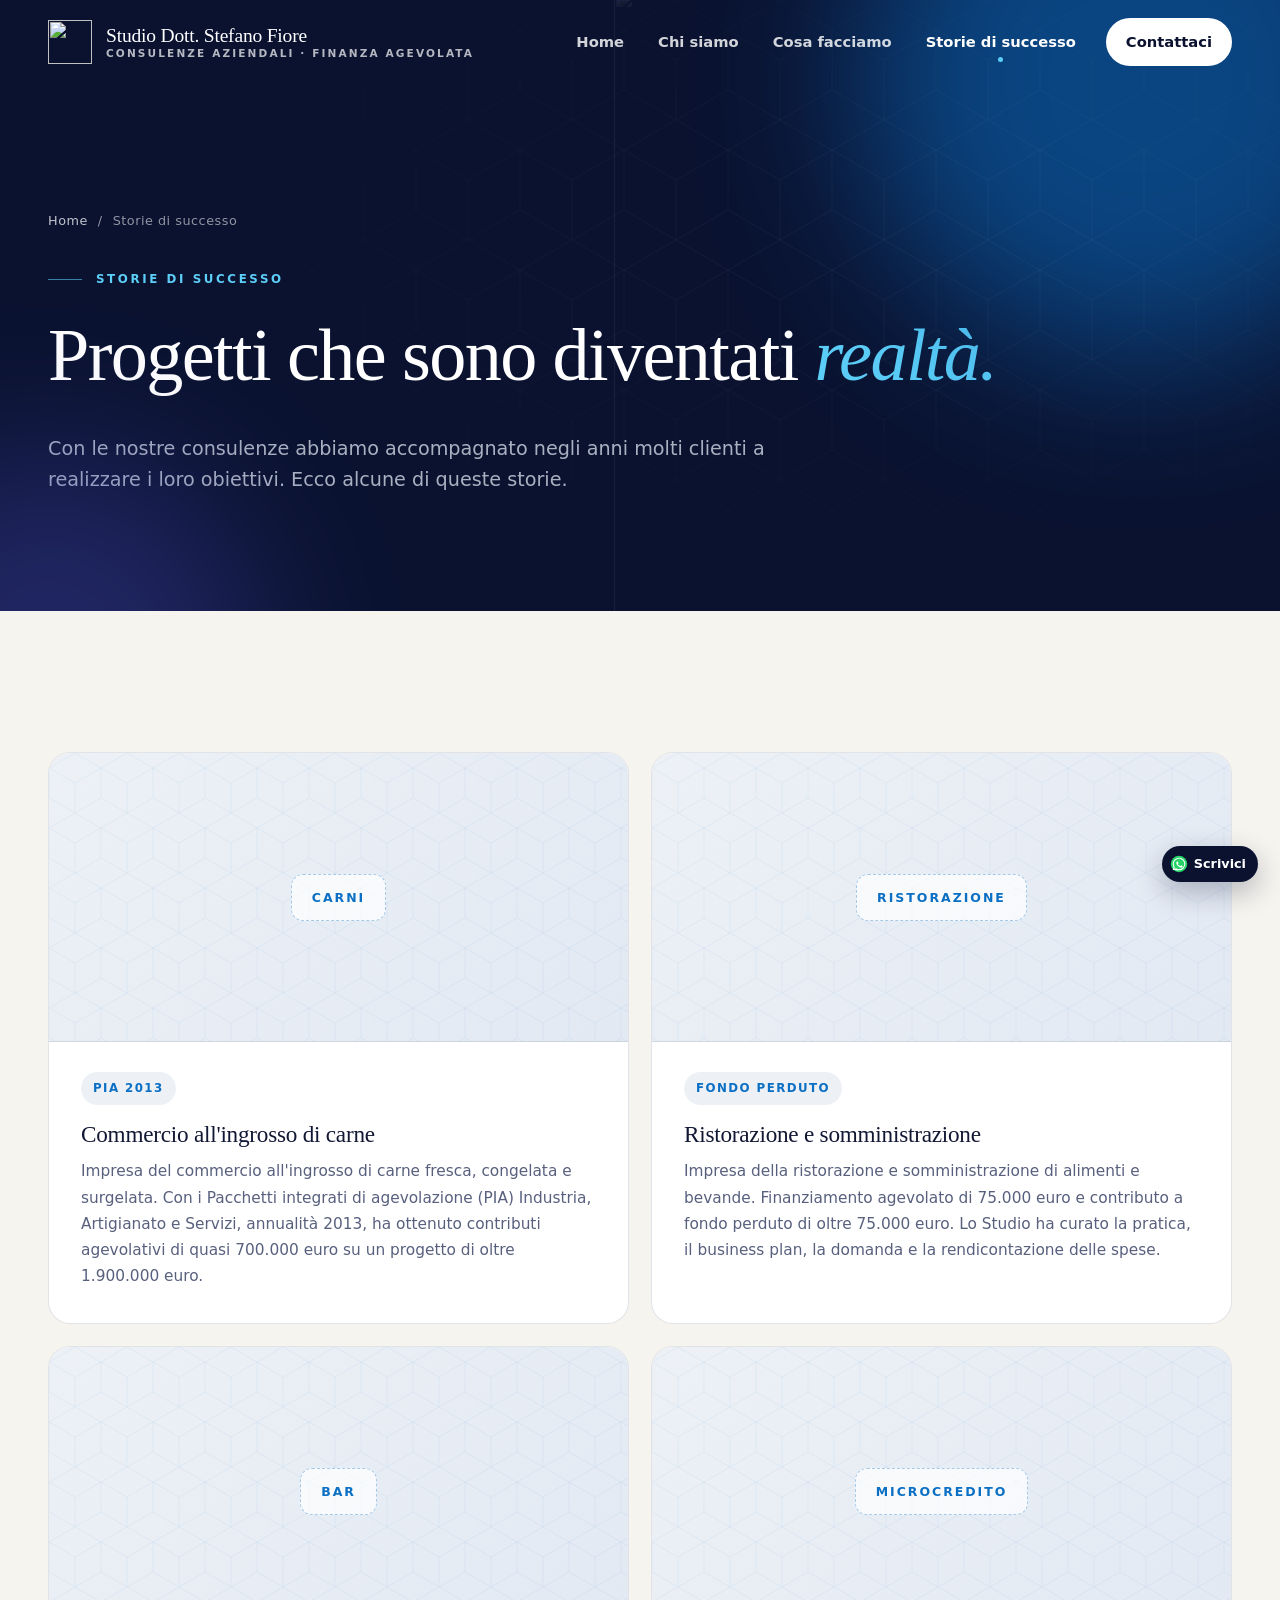
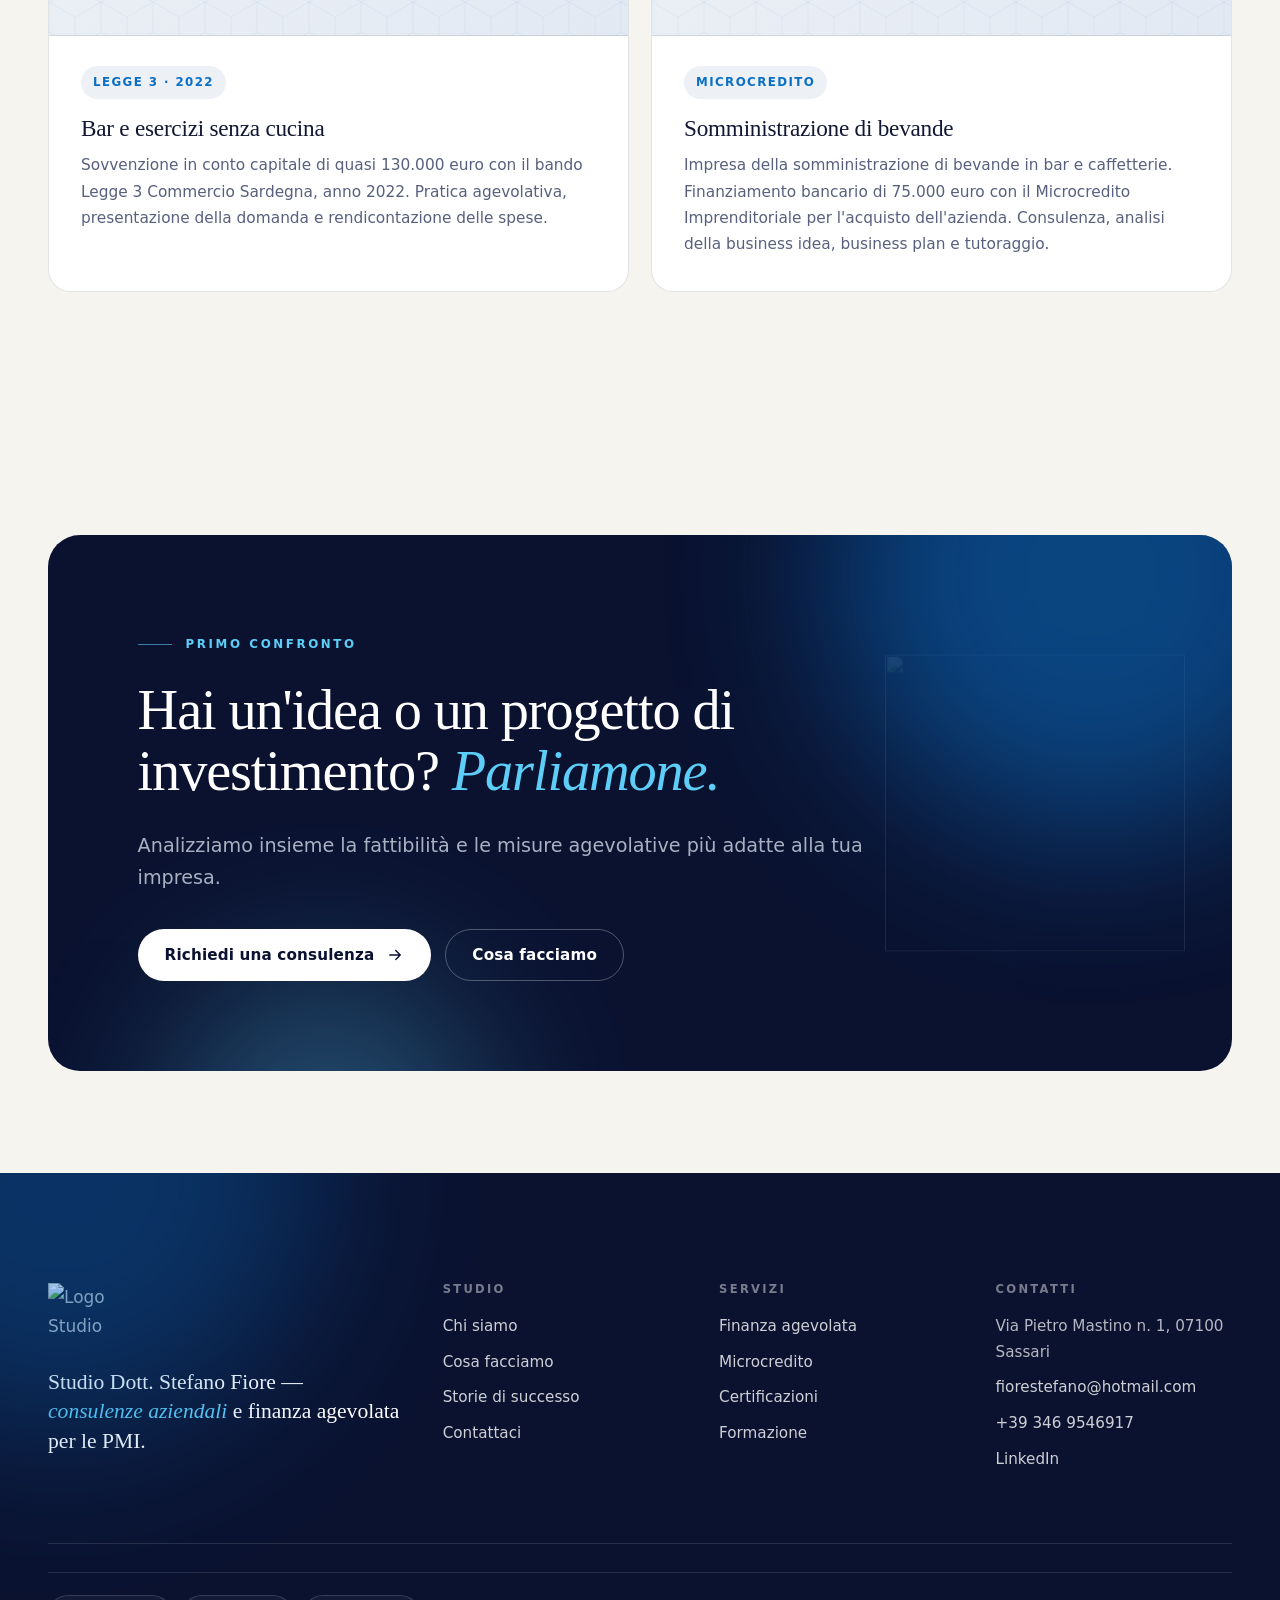
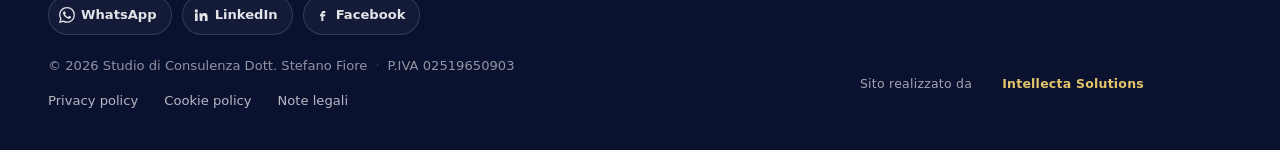
==== storie-di-successo.html @ 7b6c95b2 "Inserisce i dati del Dott. Fiore: recapiti, legali, testi, social e storie" ====
<!DOCTYPE html>
<html lang="it" class="no-js">
<head>
  <meta charset="utf-8">
  <meta name="viewport" content="width=device-width, initial-scale=1, viewport-fit=cover">
  <title>Storie di successo · Consulenze aziendali finanza agevolata. Studio Dott. Stefano Fiore</title>
  <meta name="description" content="Alcuni dei progetti d'impresa che lo Studio Dott. Stefano Fiore ha accompagnato verso contributi e finanziamenti agevolati.">
  <meta name="robots" content="noindex, nofollow">
  <meta name="theme-color" content="#0a1230">
  <meta property="og:type" content="website">
  <meta property="og:title" content="Storie di successo · Consulenze aziendali finanza agevolata. Studio Dott. Stefano Fiore">
  <meta property="og:description" content="Alcuni dei progetti d'impresa che lo Studio Dott. Stefano Fiore ha accompagnato verso contributi e finanziamenti agevolati.">
  <meta property="og:image" content="assets/img/logo.webp">
  <meta property="og:locale" content="it_IT">
  <link rel="icon" type="image/png" href="assets/img/favicon.png">
  <link rel="apple-touch-icon" href="assets/img/apple-touch-icon.png">
  <link rel="preload" href="assets/fonts/fraunces-latin-opsz-normal.woff2" as="font" type="font/woff2" crossorigin>
  <link rel="preload" href="assets/fonts/manrope-latin-wght-normal.woff2" as="font" type="font/woff2" crossorigin>
  <link rel="stylesheet" href="assets/css/style.css">
  </head>
<body>
<a class="skip-link" href="storie-di-successo.html#contenuto">Vai al contenuto</a>

<header class="site-header">
  <div class="container">
    <a aria-label='Studio Dott. Stefano Fiore — Home' class='brand' href='index.html'>
      <span class="brand-mark">
        <img class="logo-light" src="assets/img/logo-light.webp" alt="" width="44" height="44">
        <img class="logo-dark" src="assets/img/logo.webp" alt="" width="44" height="44">
      </span>
      <span class="brand-text">
        <span class="brand-name">Studio Dott. Stefano Fiore</span>
        <span class="brand-tag">Consulenze aziendali · Finanza agevolata</span>
      </span>
    </a>
    <button class="menu-toggle" type="button" aria-expanded="false" aria-controls="nav" aria-label="Apri il menu"><span></span><span></span></button>
    <nav class="nav" id="nav" aria-label="Principale">
      <a href='index.html'>Home</a>
      <a href='chi-siamo.html'>Chi siamo</a>
      <a href='cosa-facciamo.html'>Cosa facciamo</a>
      <a aria-current='page' href='storie-di-successo.html'>Storie di successo</a>
      <a class='nav-cta' href='contatti.html'>Contattaci</a>
    </nav>
  </div>
</header>

<main id="contenuto">
  <section class="page-hero on-dark">
    <div class="glow glow--royal" aria-hidden="true"></div>
    <div class="glow glow--lav" aria-hidden="true"></div>
    <div class="iso-pattern" aria-hidden="true"></div>
    <img class="hero-mark" src="assets/img/logo-light.webp" alt="" aria-hidden="true" width="640" height="634">
    <div class="container">
      <nav class="breadcrumb reveal" aria-label="Percorso"><a href='index.html'>Home</a><span aria-hidden="true">/</span><span>Storie di successo</span></nav>
      <p class="eyebrow reveal">Storie di successo</p>
      <h1 class="reveal" data-delay="1">Progetti che sono diventati <em>realtà.</em></h1>
      <p class="lead reveal" data-delay="2">Con le nostre consulenze abbiamo accompagnato negli anni molti clienti a realizzare i loro obiettivi. Ecco alcune di queste storie.</p>
    </div>
  </section>

  <section class="section">
    <div class="container">
      <!--
        SCHEDA STORIA — per pubblicare un caso reale:
        1. metti il logo o una foto in assets/img/storie/ e sostituisci lo <span class="story-logo-slot"> con <img src="..." alt="Logo ...">
        2. scrivi tipo di finanziamento, nome dell'impresa e breve descrizione dell'investimento
        3. togli la classe "story--pending"
      -->
      <div class="stories">
        <article class="story reveal">
          <div class="story-media"><span class="story-logo-slot">Carni</span></div>
          <div class="story-body">
            <span class="story-tag">PIA 2013</span>
            <h3>Commercio all'ingrosso di carne</h3>
            <p>Impresa del commercio all'ingrosso di carne fresca, congelata e surgelata. Con i Pacchetti integrati di agevolazione (PIA) Industria, Artigianato e Servizi, annualità 2013, ha ottenuto contributi agevolativi di quasi 700.000 euro su un progetto di oltre 1.900.000 euro.</p>
          </div>
        </article>
        <article class="story reveal" data-delay="1">
          <div class="story-media"><span class="story-logo-slot">Ristorazione</span></div>
          <div class="story-body">
            <span class="story-tag">Fondo perduto</span>
            <h3>Ristorazione e somministrazione</h3>
            <p>Impresa della ristorazione e somministrazione di alimenti e bevande. Finanziamento agevolato di 75.000 euro e contributo a fondo perduto di oltre 75.000 euro. Lo Studio ha curato la pratica, il business plan, la domanda e la rendicontazione delle spese.</p>
          </div>
        </article>
        <article class="story reveal">
          <div class="story-media"><span class="story-logo-slot">Bar</span></div>
          <div class="story-body">
            <span class="story-tag">Legge 3 · 2022</span>
            <h3>Bar e esercizi senza cucina</h3>
            <p>Sovvenzione in conto capitale di quasi 130.000 euro con il bando Legge 3 Commercio Sardegna, anno 2022. Pratica agevolativa, presentazione della domanda e rendicontazione delle spese.</p>
          </div>
        </article>
        <article class="story reveal" data-delay="1">
          <div class="story-media"><span class="story-logo-slot">Microcredito</span></div>
          <div class="story-body">
            <span class="story-tag">Microcredito</span>
            <h3>Somministrazione di bevande</h3>
            <p>Impresa della somministrazione di bevande in bar e caffetterie. Finanziamento bancario di 75.000 euro con il Microcredito Imprenditoriale per l'acquisto dell'azienda. Consulenza, analisi della business idea, business plan e tutoraggio.</p>
          </div>
        </article>
      </div>
    </div>
  </section>

  <!-- CTA -->
  <section class="section section--tight">
    <div class="container">
      <div class="cta-band on-dark reveal">
        <div class="glow glow--royal" aria-hidden="true"></div>
        <div class="glow glow--sky" aria-hidden="true"></div>
        <img class="cta-band-mark" src="assets/img/logo-light.webp" alt="" aria-hidden="true" width="300" height="297">
        <p class="eyebrow">Primo confronto</p>
        <h2>Hai un'idea o un progetto di investimento? <em>Parliamone.</em></h2>
        <p class="lead">Analizziamo insieme la fattibilità e le misure agevolative più adatte alla tua impresa.</p>
        <div class="cta-actions">
          <a class='btn btn--light' href='contatti.html'>Richiedi una consulenza
            <svg viewBox="0 0 24 24" fill="none" stroke="currentColor" stroke-width="1.8" stroke-linecap="round" stroke-linejoin="round" aria-hidden="true"><path d="M5 12h14M13 6l6 6-6 6"/></svg>
          </a>
          <a class='btn btn--ghost' href='cosa-facciamo.html'>Cosa facciamo</a>
        </div>
      </div>
    </div>
  </section>


</main>

<footer class="site-footer on-dark">
  <div class="glow glow--royal" aria-hidden="true"></div>
  <div class="container">
    <div class="footer-top">
      <div class="footer-brand">
        <img src="assets/img/logo-light.webp" alt="Logo Studio Dott. Stefano Fiore" width="64" height="63" loading="lazy">
        <p>Studio Dott. Stefano Fiore — <em>consulenze aziendali</em> e finanza agevolata per le PMI.</p>
      </div>
      <div class="footer-col">
        <h4>Studio</h4>
        <ul>
          <li><a href='chi-siamo.html'>Chi siamo</a></li>
          <li><a href='cosa-facciamo.html'>Cosa facciamo</a></li>
          <li><a href='storie-di-successo.html'>Storie di successo</a></li>
          <li><a href='contatti.html'>Contattaci</a></li>
        </ul>
      </div>
      <div class="footer-col">
        <h4>Servizi</h4>
        <ul>
          <li><a href='cosa-facciamo.html#finanza-agevolata'>Finanza agevolata</a></li>
          <li><a href='cosa-facciamo.html#microcredito'>Microcredito</a></li>
          <li><a href='cosa-facciamo.html#certificazioni'>Certificazioni</a></li>
          <li><a href='cosa-facciamo.html#formazione'>Formazione</a></li>
        </ul>
      </div>
      <div class="footer-col">
        <h4>Contatti</h4>
        <ul>
          <li>Via Pietro Mastino n. 1, 07100 Sassari</li>
          <li><a href="mailto:fiorestefano@hotmail.com">fiorestefano@hotmail.com</a></li>
          <li><a href="tel:+393469546917">+39 346 9546917</a></li>
          <li><a href="https://www.linkedin.com/in/stefano-fiore-a02bb4a3/" target="_blank" rel="noopener">LinkedIn</a></li>
        </ul>
      </div>
    </div>
    <nav class="social" aria-label="Social e messaggistica">
      <a class="social-btn social-wa" href="https://wa.me/393469546917" target="_blank" rel="noopener" aria-label="WhatsApp">
        <svg viewBox="0 0 24 24" aria-hidden="true"><path fill="currentColor" d="M20.52 3.48A11.82 11.82 0 0 0 12.06 0C5.5 0 .16 5.33.16 11.89c0 2.1.55 4.14 1.59 5.95L0 24l6.3-1.65a11.9 11.9 0 0 0 5.68 1.45h.01c6.55 0 11.89-5.34 11.89-11.9 0-3.18-1.24-6.16-3.36-8.42zM12.05 21.8h-.01a9.86 9.86 0 0 1-5.02-1.38l-.36-.21-3.74.98.99-3.65-.23-.37a9.86 9.86 0 0 1-1.51-5.26c0-5.45 4.44-9.88 9.89-9.88 2.64 0 5.12 1.03 6.99 2.9a9.82 9.82 0 0 1 2.89 6.99c0 5.45-4.43 9.88-9.89 9.88zm5.42-7.4c-.3-.15-1.76-.87-2.03-.97-.27-.1-.47-.15-.67.15-.2.3-.77.97-.94 1.16-.17.2-.35.22-.64.08-.3-.15-1.26-.46-2.39-1.48-.88-.79-1.48-1.76-1.65-2.06-.17-.3-.02-.46.13-.61.13-.13.3-.35.45-.52.15-.17.2-.3.3-.5.1-.2.05-.37-.02-.52-.08-.15-.67-1.61-.92-2.21-.24-.58-.49-.5-.67-.51h-.57c-.2 0-.52.07-.79.37-.27.3-1.04 1.02-1.04 2.48 0 1.46 1.07 2.88 1.21 3.07.15.2 2.1 3.2 5.08 4.49.71.31 1.26.49 1.69.63.71.23 1.36.2 1.87.12.57-.08 1.76-.72 2.01-1.41.25-.7.25-1.29.17-1.41-.07-.13-.27-.2-.57-.35z"/></svg>
        <span>WhatsApp</span>
      </a>
      <a class="social-btn" href="https://www.linkedin.com/in/stefano-fiore-a02bb4a3/" target="_blank" rel="noopener" aria-label="LinkedIn">
        <svg viewBox="0 0 24 24" aria-hidden="true"><path fill="currentColor" d="M4.98 3.5a2.5 2.5 0 1 1 0 5 2.5 2.5 0 0 1 0-5zM3 9.5h4V21H3zM9.5 9.5h3.8v1.6h.05c.53-1 1.83-2.05 3.77-2.05 4.03 0 4.78 2.65 4.78 6.1V21h-4v-5.2c0-1.24-.02-2.84-1.73-2.84-1.73 0-2 1.35-2 2.75V21h-4z"/></svg>
        <span>LinkedIn</span>
      </a>
      <a class="social-btn" href="https://www.facebook.com/stefano.fiore.735" target="_blank" rel="noopener" aria-label="Facebook">
        <svg viewBox="0 0 24 24" aria-hidden="true"><path fill="currentColor" d="M14 9h3V6h-3c-1.7 0-3 1.3-3 3v2H9v3h2v7h3v-7h2.6l.4-3H14V9z"/></svg>
        <span>Facebook</span>
      </a>
    </nav>
    <div class="footer-bottom">
      <div class="footer-studio">
        <span>© <span data-year>2026</span> Studio di Consulenza Dott. Stefano Fiore<span class="sep">·</span>P.IVA 02519650903</span>
        <nav class="footer-policies" aria-label="Informazioni legali">
          <a href="privacy.html">Privacy policy</a>
          <a href="cookie.html">Cookie policy</a>
          <a href="note-legali.html">Note legali</a>
        </nav>
      </div>
      <a class="credits-link" href="https://intellectasolutions.it" target="_blank" rel="noopener">
        <span>Sito realizzato da</span>
        <img class="credits-logo" src="assets/img/intellecta.png" alt="" width="26" height="26">
        <em class="credits-name">Intellecta Solutions</em>
      </a>
    </div>
  </div>
</footer>


<a class="wa-float" href="https://wa.me/393469546917" target="_blank" rel="noopener">
  <svg viewBox="0 0 24 24" aria-hidden="true">
  <circle cx="12" cy="12" r="11" fill="#25D366"/>
  <path fill="#fff" d="M16.7 14.55c-.22-.11-1.28-.63-1.48-.7-.2-.07-.34-.11-.49.11-.14.22-.56.7-.68.84-.13.15-.25.16-.47.05-.22-.11-.91-.34-1.74-1.07-.64-.57-1.08-1.28-1.2-1.5-.13-.22-.01-.33.1-.44.1-.1.22-.25.32-.37.1-.13.14-.22.22-.36.07-.15.03-.27-.02-.38-.05-.11-.49-1.17-.67-1.6-.18-.42-.35-.36-.49-.37h-.41c-.15 0-.38.05-.57.27-.2.22-.75.73-.75 1.78s.77 2.07.87 2.21c.11.15 1.52 2.32 3.68 3.25.51.22.91.35 1.22.45.52.16.98.14 1.35.08.41-.06 1.28-.52 1.46-1.03.18-.5.18-.93.13-1.02-.05-.09-.2-.15-.42-.26zM12.04 3.6A8.38 8.38 0 0 0 3.67 12c0 1.48.39 2.92 1.13 4.19L3.6 20.4l2.28-.6A8.4 8.4 0 0 0 12.04 20.4h.01A8.38 8.38 0 0 0 20.42 12 8.38 8.38 0 0 0 12.05 3.6zm0 15.3h-.01a6.97 6.97 0 0 1-3.55-.98l-.25-.15-2.65.7.71-2.58-.17-.26A6.96 6.96 0 0 1 5.07 12c0-3.85 3.14-6.98 7-6.98 1.87 0 3.62.73 4.94 2.05A6.94 6.94 0 0 1 19.05 12c0 3.85-3.14 6.9-7 6.9z"/>
</svg>
  <span>Scrivici</span>
</a>
<script src="assets/js/main.js" defer></script>
</body>
</html>
---- assets/css/style.css ----
/* ==========================================================================
   Studio di Consulenza Dott. Stefano Fiore — Finanza agevolata
   Palette ricavata dal logo (blu isometrici) su carta avorio e notte blu.
   ========================================================================== */

@font-face {
  font-family: "Fraunces";
  src: url("../fonts/fraunces-latin-opsz-normal.woff2") format("woff2");
  font-weight: 100 900;
  font-style: normal;
  font-display: swap;
}
@font-face {
  font-family: "Fraunces";
  src: url("../fonts/fraunces-latin-opsz-italic.woff2") format("woff2");
  font-weight: 100 900;
  font-style: italic;
  font-display: swap;
}
@font-face {
  font-family: "Manrope";
  src: url("../fonts/manrope-latin-wght-normal.woff2") format("woff2");
  font-weight: 200 800;
  font-style: normal;
  font-display: swap;
}

:root {
  --ink: #0a1230;
  --ink-2: #0f1a44;
  --navy: #1b1a6b;
  --royal: #0b6fc4;
  --royal-2: #1f86db;
  --sky: #5ccef7;
  --ice: #bfe9fa;
  --lav: #b1b2ea;
  --paper: #f6f4ef;
  --paper-2: #edf1f6;
  --white: #ffffff;
  --text: #121833;
  --muted: #58607e;
  --muted-light: rgba(232, 238, 250, 0.72);
  --line: rgba(18, 24, 51, 0.12);
  --line-dark: rgba(255, 255, 255, 0.12);

  --serif: "Fraunces", "Iowan Old Style", Georgia, serif;
  --sans: "Manrope", system-ui, -apple-system, "Segoe UI", sans-serif;

  --container: 1240px;
  --gutter: clamp(20px, 5vw, 48px);
  --radius: 22px;
  --radius-sm: 14px;
  --ease: cubic-bezier(0.22, 1, 0.36, 1);
  --shadow: 0 30px 60px -30px rgba(10, 18, 48, 0.35);
}

*,
*::before,
*::after { box-sizing: border-box; }

html { scroll-behavior: smooth; -webkit-text-size-adjust: 100%; }
@media (prefers-reduced-motion: reduce) { html { scroll-behavior: auto; } }

body {
  margin: 0;
  font-family: var(--sans);
  font-size: 17px;
  line-height: 1.7;
  color: var(--text);
  background: var(--paper);
  -webkit-font-smoothing: antialiased;
  text-rendering: optimizeLegibility;
  overflow-x: hidden;
}

img, svg { display: block; max-width: 100%; }
a { color: inherit; }
p { margin: 0 0 1.1em; }
p:last-child { margin-bottom: 0; }

::selection { background: var(--sky); color: var(--ink); }

.skip-link {
  position: absolute; left: 16px; top: -60px; z-index: 200;
  background: var(--white); color: var(--ink); padding: 10px 16px; border-radius: 10px;
  font-weight: 600; text-decoration: none; transition: top .2s;
}
.skip-link:focus { top: 16px; }

:focus-visible { outline: 2px solid var(--sky); outline-offset: 3px; border-radius: 6px; }

.container {
  width: 100%;
  max-width: calc(var(--container) + var(--gutter) * 2);
  margin-inline: auto;
  padding-inline: var(--gutter);
}

/* ---------- Tipografia ---------- */

h1, h2, h3, h4 {
  font-family: var(--serif);
  font-weight: 360;
  line-height: 1.08;
  letter-spacing: -0.02em;
  margin: 0 0 0.5em;
  font-optical-sizing: auto;
}
h1 { font-size: clamp(2.6rem, 6.4vw, 5.4rem); font-weight: 320; letter-spacing: -0.022em; }
h2 { font-size: clamp(2.1rem, 4.4vw, 3.7rem); }
h3 { font-size: clamp(1.4rem, 2.2vw, 1.75rem); line-height: 1.2; font-weight: 420; letter-spacing: -0.01em; }
h1 em, h2 em, h3 em { font-style: italic; font-weight: 300; color: var(--royal); }
.on-dark h1 em, .on-dark h2 em, .on-dark h3 em { color: var(--sky); }

.eyebrow {
  display: inline-flex; align-items: center; gap: 14px;
  font-size: 0.74rem; font-weight: 700; letter-spacing: 0.22em; text-transform: uppercase;
  color: var(--royal); margin-bottom: 26px;
}
.eyebrow::before { content: ""; width: 34px; height: 1px; background: currentColor; opacity: .6; }
.on-dark .eyebrow { color: var(--sky); }

.lead { font-size: clamp(1.08rem, 1.5vw, 1.28rem); line-height: 1.65; color: var(--muted); max-width: 40em; }
.on-dark .lead { color: var(--muted-light); }
.muted { color: var(--muted); }

/* ---------- Bottoni ---------- */

.btn {
  --bg: var(--ink); --fg: var(--white);
  position: relative; display: inline-flex; align-items: center; gap: 12px;
  padding: 16px 26px; border-radius: 999px; border: 1px solid transparent;
  background: var(--bg); color: var(--fg);
  font: 600 0.95rem/1 var(--sans); letter-spacing: 0.01em; text-decoration: none; cursor: pointer; white-space: nowrap;
  transition: transform .4s var(--ease), background .3s, color .3s, border-color .3s, box-shadow .4s var(--ease);
  overflow: hidden; isolation: isolate;
}
.btn svg { width: 18px; height: 18px; transition: transform .4s var(--ease); }
.btn:hover { transform: translateY(-2px); box-shadow: 0 18px 40px -18px rgba(11, 111, 196, .6); }
.btn:hover svg { transform: translateX(4px); }
.btn--primary { --bg: linear-gradient(120deg, var(--royal), var(--royal-2) 55%, #33a9ea); --fg: #fff; background: var(--bg); }
.btn--ghost { background: transparent; color: var(--text); border-color: var(--line); }
.btn--ghost:hover { border-color: var(--text); box-shadow: none; }
.on-dark .btn--ghost { color: #fff; border-color: rgba(255,255,255,.28); }
.on-dark .btn--ghost:hover { border-color: #fff; }
.btn--light { background: #fff; color: var(--ink); }

.link-arrow {
  display: inline-flex; align-items: center; gap: 10px; font-weight: 700; font-size: .92rem;
  text-decoration: none; color: var(--royal); letter-spacing: .01em;
}
.link-arrow svg { width: 16px; height: 16px; transition: transform .4s var(--ease); }
.link-arrow:hover svg { transform: translateX(5px); }
.on-dark .link-arrow { color: var(--sky); }

/* ---------- Header ---------- */

.site-header {
  position: fixed; top: 0; left: 0; right: 0; z-index: 100;
  padding-top: env(safe-area-inset-top);
  transition: background .4s, box-shadow .4s, backdrop-filter .4s, transform .5s var(--ease);
}
.site-header .container { display: flex; align-items: center; justify-content: space-between; height: 84px; gap: 24px; }
.site-header.is-scrolled {
  background: rgba(246, 244, 239, 0.86);
  -webkit-backdrop-filter: saturate(160%) blur(16px); backdrop-filter: saturate(160%) blur(16px);
  box-shadow: 0 1px 0 var(--line);
}
.site-header.is-scrolled .container { height: 72px; }
.site-header.is-hidden { transform: translateY(-100%); }

.brand { display: flex; align-items: center; gap: 14px; text-decoration: none; color: #fff; min-width: 0; }
.brand-mark { position: relative; width: 44px; height: 44px; flex: none; }
.brand-mark img { position: absolute; inset: 0; width: 100%; height: 100%; object-fit: contain; transition: opacity .4s; }
.brand-mark .logo-dark { opacity: 0; }
.brand-text { display: flex; flex-direction: column; line-height: 1.15; min-width: 0; }
.brand-name { font-family: var(--serif); font-size: 1.22rem; font-weight: 420; letter-spacing: -0.01em; white-space: nowrap; }
.brand-tag { font-size: .66rem; font-weight: 700; letter-spacing: .2em; text-transform: uppercase; opacity: .7; white-space: nowrap; }
.site-header.is-scrolled .brand { color: var(--ink); }
.site-header.is-scrolled .brand-mark .logo-dark { opacity: 1; }
.site-header.is-scrolled .brand-mark .logo-light { opacity: 0; }

.nav { display: flex; align-items: center; gap: 6px; }
.nav a {
  position: relative; padding: 10px 14px; font-size: .92rem; font-weight: 600; text-decoration: none;
  color: rgba(255,255,255,.82); border-radius: 999px; transition: color .3s, background .3s;
}
.nav a:hover { color: #fff; }
.nav a[aria-current="page"] { color: #fff; }
.nav a[aria-current="page"]::after {
  content: ""; position: absolute; left: 50%; bottom: 3px; width: 5px; height: 5px; margin-left: -2.5px;
  border-radius: 50%; background: var(--sky);
}
.nav .nav-cta { margin-left: 10px; background: #fff; color: var(--ink); padding: 11px 20px; }
.nav .nav-cta:hover { background: var(--sky); color: var(--ink); }
.site-header.is-scrolled .nav a { color: var(--muted); }
.site-header.is-scrolled .nav a:hover,
.site-header.is-scrolled .nav a[aria-current="page"] { color: var(--ink); }
.site-header.is-scrolled .nav a[aria-current="page"]::after { background: var(--royal); }
.site-header.is-scrolled .nav .nav-cta { background: var(--ink); color: #fff; }
.site-header.is-scrolled .nav .nav-cta:hover { background: var(--royal); }

.menu-toggle {
  display: none; width: 48px; height: 48px; border-radius: 50%; border: 1px solid rgba(255,255,255,.3);
  background: transparent; color: #fff; cursor: pointer; position: relative; z-index: 120;
}
.menu-toggle span { position: absolute; left: 14px; right: 14px; height: 1.5px; background: currentColor; transition: transform .4s var(--ease), opacity .3s; }
.menu-toggle span:nth-child(1) { top: 19px; }
.menu-toggle span:nth-child(2) { top: 27px; }
.site-header.is-scrolled .menu-toggle { color: var(--ink); border-color: var(--line); }
.menu-open .menu-toggle { color: #fff !important; border-color: rgba(255,255,255,.3) !important; }
.menu-open .menu-toggle span:nth-child(1) { transform: translateY(4px) rotate(45deg); }
.menu-open .menu-toggle span:nth-child(2) { transform: translateY(-4px) rotate(-45deg); }

@media (max-width: 980px) {
  .site-header,
  .site-header.is-scrolled {
    background: #0a1230;
    -webkit-backdrop-filter: none;
    backdrop-filter: none;
    box-shadow: none;
    transform: none;
  }
  .site-header.is-hidden { transform: none; }
  .site-header .container {
    height: 64px;
    gap: 12px;
    position: relative;
    z-index: 121;
  }
  .brand { flex: 1; min-width: 0; gap: 10px; }
  .brand-mark { width: 36px; height: 36px; }
  .brand-mark .logo-dark { opacity: 0 !important; }
  .brand-mark .logo-light { opacity: 1 !important; }
  .brand-text { overflow: hidden; }
  .brand-name {
    font-size: .98rem;
    white-space: nowrap;
    overflow: hidden;
    text-overflow: ellipsis;
  }
  .brand-tag { display: none; }
  .site-header.is-scrolled { background: rgba(10, 18, 48, 0.9); box-shadow: none; }
  .site-header.is-scrolled .brand { color: #fff; }
  .menu-toggle {
    display: block;
    flex: none;
    width: 44px;
    height: 44px;
    margin-left: auto;
  }
  .nav {
    position: fixed;
    top: 0;
    left: 0;
    right: 0;
    bottom: 0;
    width: 100%;
    height: 100dvh;
    min-height: 100vh;
    z-index: 110;
    display: flex;
    flex-direction: column;
    align-items: flex-start;
    justify-content: flex-start;
    gap: 2px;
    padding: calc(88px + env(safe-area-inset-top)) var(--gutter) 40px;
    margin: 0;
    background: #0a1230;
    background-image: radial-gradient(60% 50% at 90% 10%, rgba(11,111,196,.35), transparent 70%);
    opacity: 0;
    visibility: hidden;
    pointer-events: none;
    transform: translate3d(16px, 0, 0);
    transition: opacity .16s ease, transform .16s ease, visibility 0s linear .16s;
  }
  .menu-open .nav {
    opacity: 1;
    visibility: visible;
    pointer-events: auto;
    transform: none;
    transition: opacity .16s ease, transform .16s ease, visibility 0s;
  }
  .nav a, .site-header.is-scrolled .nav a {
    font-family: var(--serif); font-weight: 340; font-size: clamp(2rem, 8vw, 2.8rem); color: #fff; padding: 6px 0; letter-spacing: -0.02em;
  }
  .nav a[aria-current="page"]::after { display: none; }
  .nav a[aria-current="page"], .site-header.is-scrolled .nav a[aria-current="page"] { color: var(--sky); font-style: italic; }
  .nav .nav-cta, .site-header.is-scrolled .nav .nav-cta {
    margin: 28px 0 0; font-family: var(--sans); font-size: 1rem; font-weight: 600; background: #fff; color: var(--ink); padding: 16px 26px; letter-spacing: 0;
  }
  .menu-open .site-header .brand { color: #fff; position: relative; z-index: 120; }
  .menu-open .site-header .brand-mark .logo-dark { opacity: 0; }
  .menu-open .site-header .brand-mark .logo-light { opacity: 1; }
}
@media (max-width: 1100px) and (min-width: 981px) { .nav a { padding: 10px 10px; } .brand-tag { display: none; } }
@media (max-width: 480px) {
  .brand-tag { display: none; }
  .brand-name { font-size: .92rem; white-space: nowrap; }
}

/* ---------- Sezioni ---------- */

.section { position: relative; padding-block: clamp(84px, 11vw, 150px); }
.section--tight { padding-block: clamp(64px, 8vw, 110px); }
.section--white { background: var(--white); }
.section--ice { background: var(--paper-2); }
.section--dark, .on-dark { color: #e9eefb; }
.section--dark { background: var(--ink); overflow: hidden; }

.section-head { display: grid; grid-template-columns: 1fr 1fr; gap: clamp(28px, 6vw, 96px); align-items: end; margin-bottom: clamp(48px, 6vw, 80px); }
.section-head h2 { margin: 0; }
.section-head--center { grid-template-columns: 1fr; text-align: center; justify-items: center; }
.section-head--center .lead { margin-inline: auto; }
@media (max-width: 860px) { .section-head { grid-template-columns: 1fr; align-items: start; } }

/* Motivo isometrico (dal logo) */
.iso-pattern {
  position: absolute; inset: 0; pointer-events: none; opacity: .55;
  background-image: url("data:image/svg+xml,%3Csvg xmlns='http://www.w3.org/2000/svg' width='104' height='120' viewBox='0 0 104 120'%3E%3Cg fill='none' stroke='%23ffffff' stroke-opacity='.07' stroke-width='1'%3E%3Cpath d='M52 0 104 30v60L52 120 0 90V30z'/%3E%3Cpath d='M52 60 104 30M52 60 0 30M52 60v60'/%3E%3C/g%3E%3C/svg%3E");
  background-size: 104px 120px;
  -webkit-mask-image: radial-gradient(70% 70% at 70% 40%, #000 20%, transparent 80%);
  mask-image: radial-gradient(70% 70% at 70% 40%, #000 20%, transparent 80%);
}
.glow { position: absolute; border-radius: 50%; filter: blur(80px); pointer-events: none; opacity: .55; }
.glow--royal { background: var(--royal); }
.glow--sky { background: var(--sky); opacity: .25; }
.glow--lav { background: #4b4cc0; opacity: .35; }

/* ---------- Hero home ---------- */

.hero {
  position: relative; min-height: 100vh; min-height: 100svh; display: flex; align-items: center;
  padding: 140px 0 110px; background: var(--ink); color: #fff; overflow: hidden; isolation: isolate;
}
.hero .glow--royal { width: 620px; height: 620px; right: -160px; top: -120px; }
.hero .glow--lav { width: 520px; height: 520px; left: -200px; bottom: -220px; }
.hero .glow--sky { width: 300px; height: 300px; right: 22%; bottom: 8%; }
.hero-mark {
  position: absolute; right: -6vw; top: 50%; width: min(58vw, 760px); transform: translateY(-50%);
  opacity: .08; filter: saturate(.6); pointer-events: none; z-index: -1;
}
.hero-grid { display: grid; grid-template-columns: minmax(0, 1.25fr) minmax(0, .85fr); gap: clamp(40px, 6vw, 90px); align-items: center; }
.hero h1 { margin-bottom: 28px; }
.hero .lead { margin-bottom: 40px; }
.hero-actions { display: flex; flex-wrap: wrap; gap: 14px; }
.hero-badge {
  display: inline-flex; align-items: center; gap: 12px; margin-bottom: 30px; padding: 8px 16px 8px 8px;
  border: 1px solid rgba(255,255,255,.14); border-radius: 999px; background: rgba(255,255,255,.04);
  font-size: .82rem; color: rgba(255,255,255,.82);
}
.hero-badge b { background: var(--sky); color: var(--ink); padding: 4px 10px; border-radius: 999px; font-size: .7rem; letter-spacing: .12em; text-transform: uppercase; }

/* Pannello "percorso" in vetro */
.journey {
  position: relative; padding: 30px; border-radius: 28px;
  background: linear-gradient(160deg, rgba(255,255,255,.10), rgba(255,255,255,.03));
  border: 1px solid rgba(255,255,255,.14);
  -webkit-backdrop-filter: blur(14px); backdrop-filter: blur(14px);
  box-shadow: 0 40px 80px -40px rgba(0,0,0,.7), inset 0 1px 0 rgba(255,255,255,.12);
}
.journey-head { display: flex; justify-content: space-between; align-items: center; margin-bottom: 22px; font-size: .74rem; letter-spacing: .18em; text-transform: uppercase; color: rgba(255,255,255,.6); font-weight: 700; }
.journey-head .dot { width: 8px; height: 8px; border-radius: 50%; background: #45e0a0; box-shadow: 0 0 0 5px rgba(69,224,160,.15); }
.journey ol { list-style: none; margin: 0; padding: 0; position: relative; }
.journey ol::before { content: ""; position: absolute; left: 17px; top: 18px; bottom: 18px; width: 1px; background: rgba(255,255,255,.16); }
.journey li { position: relative; display: grid; grid-template-columns: 36px 1fr; gap: 16px; align-items: center; padding: 11px 0; }
.journey .step-dot {
  width: 36px; height: 36px; border-radius: 50%; display: grid; place-items: center; position: relative; z-index: 1;
  background: var(--ink-2); border: 1px solid rgba(255,255,255,.2); font-size: .75rem; font-weight: 700; color: rgba(255,255,255,.7);
  transition: background .5s, border-color .5s, color .5s, box-shadow .5s;
}
.journey li.is-done .step-dot { background: var(--royal); border-color: var(--royal); color: #fff; }
.journey li.is-active .step-dot { background: var(--sky); border-color: var(--sky); color: var(--ink); box-shadow: 0 0 0 6px rgba(92,206,247,.18); }
.journey .step-title { display: block; font-weight: 700; font-size: .98rem; color: #fff; }
.journey .step-sub { display: block; font-size: .82rem; color: rgba(255,255,255,.58); line-height: 1.45; }
.journey-foot { margin-top: 20px; padding-top: 18px; border-top: 1px solid rgba(255,255,255,.12); display: flex; align-items: center; gap: 14px; font-size: .85rem; color: rgba(255,255,255,.7); }
.journey-mark {
  width: 34px; height: 34px;
  border-radius: 10px;
  transition: filter .45s ease, transform .45s ease, box-shadow .45s ease;
  filter: saturate(.8) brightness(.92);
}
.journey.is-finale .journey-mark {
  animation: journeyMark 1.5s ease-in-out infinite;
}
.journey.is-finale .journey-status { color: #cfefff; }
@keyframes journeyMark {
  0%, 100% {
    transform: scale(1);
    filter: saturate(1.15) brightness(1.15) drop-shadow(0 0 6px rgba(92,206,247,.45));
  }
  50% {
    transform: scale(1.16);
    filter: saturate(1.35) brightness(1.45) drop-shadow(0 0 16px rgba(92,206,247,.95)) drop-shadow(0 0 28px rgba(11,111,196,.65));
  }
}

.hero-scroll {
  position: absolute; left: 50%; bottom: 28px; transform: translateX(-50%);
  display: flex; flex-direction: column; align-items: center; gap: 10px;
  font-size: .68rem; letter-spacing: .25em; text-transform: uppercase; color: rgba(255,255,255,.5); text-decoration: none;
}
.hero-scroll span { width: 1px; height: 44px; background: linear-gradient(rgba(255,255,255,.6), transparent); animation: scrollLine 2.2s var(--ease) infinite; transform-origin: top; }
@keyframes scrollLine { 0% { transform: scaleY(0); } 50% { transform: scaleY(1); } 100% { transform: scaleY(1); opacity: 0; } }

@media (max-width: 980px) {
  .hero { min-height: auto; padding: 130px 0 90px; }
  .hero-grid { grid-template-columns: 1fr; }
  .hero-mark { width: 110vw; right: -40vw; top: 30%; }
  .hero-scroll { display: none; }
}

/* ---------- Hero pagine interne ---------- */

.page-hero { position: relative; padding: clamp(150px, 18vw, 210px) 0 clamp(70px, 9vw, 120px); background: var(--ink); color: #fff; overflow: hidden; isolation: isolate; }
.page-hero .glow--royal { width: 560px; height: 560px; right: -140px; top: -200px; }
.page-hero .glow--lav { width: 420px; height: 420px; left: -160px; bottom: -260px; }
.page-hero h1 { font-size: clamp(2.5rem, 5.8vw, 4.9rem); max-width: 14em; }
.page-hero .lead { margin-top: 10px; }
.breadcrumb { display: flex; gap: 10px; font-size: .8rem; color: rgba(255,255,255,.55); margin-bottom: 28px; letter-spacing: .04em; }
.breadcrumb a { text-decoration: none; color: rgba(255,255,255,.75); }
.breadcrumb a:hover { color: #fff; }
.page-index { display: flex; flex-wrap: wrap; gap: 10px; margin-top: 44px; }
.page-index a {
  padding: 10px 18px; border-radius: 999px; border: 1px solid rgba(255,255,255,.18); text-decoration: none;
  font-size: .8rem; font-weight: 600; color: rgba(255,255,255,.85); transition: background .3s, color .3s, border-color .3s;
}
.page-index a:hover { background: #fff; color: var(--ink); border-color: #fff; }

/* ---------- Striscia credenziali ---------- */

.credentials { position: relative; z-index: 2; margin-top: -1px; background: var(--ink); color: #fff; }
.credentials-grid { display: grid; grid-template-columns: repeat(4, 1fr); border-top: 1px solid var(--line-dark); }
.credential { padding: 34px 28px 40px; border-left: 1px solid var(--line-dark); }
.credential:first-child { border-left: 0; padding-left: 0; }
.credential strong { display: block; font-family: var(--serif); font-weight: 320; font-size: clamp(2rem, 3.2vw, 2.8rem); line-height: 1; letter-spacing: -0.02em; margin-bottom: 12px; color: #fff; }
.credential strong em { font-style: italic; color: var(--sky); }
.credential span { display: block; font-size: .88rem; color: rgba(255,255,255,.62); line-height: 1.5; }
@media (max-width: 860px) {
  .credentials-grid { grid-template-columns: 1fr 1fr; }
  .credential { padding: 26px 18px 30px; }
  .credential:nth-child(odd) { border-left: 0; padding-left: 0; }
  .credential:nth-child(n+3) { border-top: 1px solid var(--line-dark); }
}

/* ---------- Ticker enti ---------- */

.ticker { background: var(--white); border-block: 1px solid var(--line); overflow: hidden; padding: 26px 0; }
.ticker-label { text-align: center; font-size: .72rem; letter-spacing: .22em; text-transform: uppercase; color: var(--muted); font-weight: 700; margin-bottom: 18px; }
.ticker-track { display: flex; width: max-content; animation: ticker 48s linear infinite; }
.ticker:hover .ticker-track { animation-play-state: paused; }
.ticker-track ul { display: flex; align-items: center; margin: 0; padding: 0; list-style: none; }
.ticker-track li { display: flex; align-items: center; gap: 34px; padding-right: 34px; font-family: var(--serif); font-size: clamp(1.25rem, 2vw, 1.6rem); font-weight: 340; color: var(--ink); white-space: nowrap; }
.ticker-track li::after { content: ""; width: 10px; height: 11px; background: var(--royal); clip-path: polygon(50% 0, 100% 25%, 100% 75%, 50% 100%, 0 75%, 0 25%); opacity: .7; }
@keyframes ticker { to { transform: translateX(-50%); } }

/* ---------- Split / intro ---------- */

.split { display: grid; grid-template-columns: 1fr 1fr; gap: clamp(40px, 7vw, 110px); align-items: center; }
.split--top { align-items: start; }
@media (max-width: 900px) { .split { grid-template-columns: 1fr; } }

.statement { font-family: var(--serif); font-size: clamp(1.6rem, 2.8vw, 2.4rem); line-height: 1.28; font-weight: 320; letter-spacing: -0.015em; color: var(--ink); }
.statement em { font-style: italic; color: var(--royal); }

.prose { color: var(--muted); font-size: 1.04rem; }
.prose strong { color: var(--text); font-weight: 700; }
.on-dark .prose { color: var(--muted-light); }
.on-dark .prose strong { color: #fff; }

.signature { display: flex; align-items: center; gap: 16px; margin-top: 34px; }
.signature img { width: 52px; height: 52px; }
.signature b { display: block; font-family: var(--serif); font-weight: 420; font-size: 1.15rem; }
.signature span { font-size: .85rem; color: var(--muted); }

/* ---------- Servizi ---------- */

.services { display: grid; grid-template-columns: repeat(3, 1fr); gap: 22px; }
.service {
  position: relative; display: flex; flex-direction: column; padding: 38px 34px 34px; border-radius: var(--radius);
  background: var(--white); border: 1px solid var(--line); text-decoration: none; color: inherit; overflow: hidden;
  transition: transform .6s var(--ease), box-shadow .6s var(--ease), border-color .4s;
}
.service::before {
  content: ""; position: absolute; inset: 0; opacity: 0; transition: opacity .6s var(--ease); z-index: 0;
  background: radial-gradient(120% 80% at 100% 0%, rgba(92,206,247,.18), transparent 60%);
}
.service > * { position: relative; z-index: 1; }
.service:hover { transform: translateY(-6px); box-shadow: var(--shadow); border-color: rgba(11,111,196,.3); }
.service:hover::before { opacity: 1; }
.service-num { font-size: .78rem; font-weight: 700; letter-spacing: .18em; color: var(--muted); margin-bottom: 44px; display: flex; justify-content: space-between; align-items: center; }
.service-icon { width: 56px; height: 56px; border-radius: 16px; display: grid; place-items: center; background: var(--paper-2); color: var(--royal); margin-bottom: 26px; transition: background .5s, color .5s; }
.service-icon svg { width: 28px; height: 28px; }
.service:hover .service-icon { background: var(--ink); color: var(--sky); }
.service h3 { margin-bottom: 14px; }
.service p { color: var(--muted); font-size: .98rem; margin-bottom: 26px; }
.service .link-arrow { margin-top: auto; }
.service--feature { background: var(--ink); color: #fff; border-color: transparent; }
.service--feature::before { background: radial-gradient(120% 80% at 100% 0%, rgba(11,111,196,.55), transparent 65%); opacity: 1; }
.service--feature .service-num, .service--feature p { color: rgba(255,255,255,.66); }
.service--feature .service-icon { background: rgba(255,255,255,.08); color: var(--sky); }
.service--feature .link-arrow { color: var(--sky); }
@media (max-width: 980px) { .services { grid-template-columns: 1fr; } .service-num { margin-bottom: 28px; } }

/* ---------- Metodo (timeline) ---------- */

.steps { list-style: none; margin: 0; padding: 0; display: grid; grid-template-columns: repeat(5, 1fr); gap: 0; counter-reset: step; position: relative; }
.steps::before { content: ""; position: absolute; top: 27px; left: 0; right: 0; height: 1px; background: var(--line); }
.steps .progress-line { position: absolute; top: 27px; left: 0; height: 1px; width: 0; background: linear-gradient(90deg, var(--royal), var(--sky)); transition: width 1.8s var(--ease); }
.steps.is-visible .progress-line { width: 100%; }
.step { position: relative; padding-right: 26px; counter-increment: step; }
.step-marker {
  position: relative; z-index: 1; width: 56px; height: 56px; border-radius: 50%; display: grid; place-items: center; margin-bottom: 30px;
  background: var(--paper); border: 1px solid var(--line); font-family: var(--serif); font-size: 1.2rem; color: var(--royal);
  transition: background .6s, color .6s, border-color .6s;
}
.section--white .step-marker { background: var(--white); }
.steps.is-visible .step-marker { background: var(--ink); color: #fff; border-color: var(--ink); }
.steps.is-visible .step:nth-child(2) .step-marker { transition-delay: .2s; }
.steps.is-visible .step:nth-child(3) .step-marker { transition-delay: .5s; }
.steps.is-visible .step:nth-child(4) .step-marker { transition-delay: .8s; }
.steps.is-visible .step:nth-child(5) .step-marker { transition-delay: 1.1s; }
.steps.is-visible .step:nth-child(6) .step-marker { transition-delay: 1.4s; }
.step h3 { font-size: 1.3rem; margin-bottom: 10px; }
.step p { font-size: .95rem; color: var(--muted); }
@media (max-width: 980px) {
  .steps { grid-template-columns: 1fr; gap: 6px; }
  .steps::before, .steps .progress-line { top: 0; bottom: 0; left: 27px; right: auto; width: 1px; height: auto; }
  .steps .progress-line { height: 0; transition: height 1.8s var(--ease); }
  .steps.is-visible .progress-line { width: 1px; height: 100%; }
  .step { display: grid; grid-template-columns: 56px 1fr; gap: 22px; padding: 0 0 26px; }
  .step-marker { margin: 0; }
}

/* ---------- Manifesto con foto ---------- */

.manifesto { display: grid; grid-template-columns: 1fr 1.05fr; gap: clamp(40px, 6vw, 90px); align-items: center; }
.photo-frame { position: relative; border-radius: 26px; overflow: hidden; aspect-ratio: 4 / 5; background: var(--ink-2); }
.photo-frame img { width: 100%; height: 100%; object-fit: cover; object-position: 45% 50%; filter: grayscale(1) contrast(1.05) brightness(.9); transform: scale(1.08); transition: transform 1.6s var(--ease); }
.photo-frame::after { content: ""; position: absolute; inset: 0; background: linear-gradient(160deg, rgba(11,111,196,.55), rgba(10,18,48,.55) 60%, rgba(10,18,48,.85)); mix-blend-mode: multiply; }
.photo-frame.is-visible img { transform: scale(1); }
.photo-caption { position: absolute; left: 24px; right: 24px; bottom: 22px; z-index: 2; color: #fff; font-size: .8rem; letter-spacing: .18em; text-transform: uppercase; font-weight: 700; display: flex; justify-content: space-between; }
.quote { font-family: var(--serif); font-weight: 300; font-size: clamp(1.9rem, 3.6vw, 3.1rem); line-height: 1.18; letter-spacing: -0.02em; margin: 0 0 34px; color: #fff; }
.quote em { color: var(--sky); font-style: italic; }
.quote-mark { font-family: var(--serif); font-size: 6rem; line-height: .6; color: var(--sky); opacity: .5; display: block; height: 44px; }
@media (max-width: 900px) { .manifesto { grid-template-columns: 1fr; } .photo-frame { aspect-ratio: 16 / 11; } }

/* ---------- Valori ---------- */

.values { display: grid; grid-template-columns: repeat(3, 1fr); gap: 0; border-top: 1px solid var(--line); }
.value { padding: 40px 34px 10px 0; border-right: 1px solid var(--line); }
.value + .value { padding-left: 34px; }
.value:last-child { border-right: 0; }
.value-num { font-family: var(--serif); font-style: italic; color: var(--royal); font-size: 1.1rem; margin-bottom: 18px; display: block; }
.value h3 { margin-bottom: 14px; }
.value p { color: var(--muted); font-size: .98rem; }
.on-dark .values, .on-dark .value { border-color: var(--line-dark); }
.on-dark .value p { color: var(--muted-light); }
.on-dark .value-num { color: var(--sky); }
@media (max-width: 900px) {
  .values { grid-template-columns: 1fr; }
  .value, .value + .value { padding: 32px 0; border-right: 0; border-bottom: 1px solid var(--line); }
  .on-dark .value { border-color: var(--line-dark); }
}

/* ---------- Video intervista ---------- */

.video-card { display: grid; grid-template-columns: 1.35fr 1fr; gap: 0; border-radius: 28px; overflow: hidden; background: var(--ink); color: #fff; box-shadow: var(--shadow); }
.video-embed { position: relative; aspect-ratio: 16 / 9; background: var(--ink-2); }
.video-embed iframe { position: absolute; inset: 0; width: 100%; height: 100%; border: 0; }
.video-poster {
  position: absolute; inset: 0; width: 100%; border: 0; cursor: pointer; color: #fff; text-align: left; padding: 30px;
  display: flex; flex-direction: column; justify-content: space-between; overflow: hidden; isolation: isolate;
  background: radial-gradient(80% 90% at 20% 20%, rgba(11,111,196,.65), transparent 60%), radial-gradient(70% 80% at 90% 100%, rgba(75,76,192,.55), transparent 60%), var(--ink-2);
  font: inherit;
}
.video-poster .iso-pattern { opacity: .9; z-index: -1; -webkit-mask-image: none; mask-image: none; }
.video-poster-mark { position: absolute; right: -40px; bottom: -60px; width: 300px; opacity: .16; z-index: -1; }
.video-poster-top { font-size: .72rem; letter-spacing: .2em; text-transform: uppercase; font-weight: 700; color: rgba(255,255,255,.7); }
.video-poster-title { font-family: var(--serif); font-size: clamp(1.5rem, 2.6vw, 2.2rem); font-weight: 320; line-height: 1.15; max-width: 12em; letter-spacing: -0.015em; }
.video-poster-title em { color: var(--sky); }
.play {
  position: absolute; left: 50%; top: 50%; width: 84px; height: 84px; margin: -42px 0 0 -42px; border-radius: 50%;
  background: rgba(255,255,255,.95); color: var(--ink); display: grid; place-items: center;
  box-shadow: 0 0 0 12px rgba(255,255,255,.12), 0 20px 40px rgba(0,0,0,.35); transition: transform .5s var(--ease), box-shadow .5s var(--ease);
}
.play svg { width: 26px; height: 26px; margin-left: 4px; }
.video-poster:hover .play { transform: scale(1.08); box-shadow: 0 0 0 18px rgba(255,255,255,.1), 0 20px 40px rgba(0,0,0,.35); }
.video-note { font-size: .76rem; color: rgba(255,255,255,.55); }
.video-body { padding: clamp(30px, 4vw, 48px); display: flex; flex-direction: column; justify-content: center; }
.video-body h3 { font-size: clamp(1.5rem, 2.4vw, 2rem); }
.video-body p { color: var(--muted-light); font-size: .98rem; }
.video-body .link-arrow { margin-top: 12px; }
@media (max-width: 900px) { .video-card { grid-template-columns: 1fr; } }
@media (max-width: 640px) {
  .video-embed { aspect-ratio: 4 / 3.4; }
  .video-poster { padding: 24px; }
  .play { position: relative; left: auto; top: auto; margin: 0; width: 64px; height: 64px; box-shadow: 0 0 0 10px rgba(255,255,255,.12); }
  .play svg { width: 22px; height: 22px; }
}

/* ---------- CTA finale ---------- */

.cta-band { position: relative; overflow: hidden; border-radius: 32px; padding: clamp(48px, 7vw, 96px); background: var(--ink); color: #fff; isolation: isolate; }
.cta-band .glow--royal { width: 520px; height: 520px; right: -120px; top: -220px; }
.cta-band .glow--sky { width: 320px; height: 320px; left: 10%; bottom: -220px; opacity: .3; }
.cta-band-mark { position: absolute; right: 4%; top: 50%; width: 300px; transform: translateY(-50%); opacity: .12; z-index: -1; }
.cta-band h2 { max-width: 13em; }
.cta-band .lead { margin-bottom: 36px; }
.cta-actions { display: flex; flex-wrap: wrap; gap: 14px; }
@media (max-width: 700px) { .cta-band-mark { width: 220px; right: -60px; top: 20%; } }

/* ---------- Pagina Cosa facciamo ---------- */

.sources { display: flex; flex-wrap: wrap; gap: 10px; margin-top: 30px; }
.sources span { padding: 9px 16px; border-radius: 999px; border: 1px solid var(--line); background: var(--white); font-size: .88rem; font-weight: 600; color: var(--ink); }

.checklist { list-style: none; margin: 0; padding: 0; display: grid; grid-template-columns: 1fr 1fr; gap: 16px; counter-reset: chk; }
.checklist li {
  position: relative; counter-increment: chk; padding: 26px 26px 26px 78px; border-radius: var(--radius-sm);
  background: var(--white); border: 1px solid var(--line); color: var(--muted); font-size: .98rem; line-height: 1.6;
  transition: border-color .4s, transform .5s var(--ease);
}
.checklist li:hover { border-color: rgba(11,111,196,.35); transform: translateY(-3px); }
.checklist li::before {
  content: counter(chk, decimal-leading-zero); position: absolute; left: 24px; top: 24px; font-family: var(--serif); font-style: italic; font-size: 1.3rem; color: var(--royal);
}
.checklist li strong { display: block; color: var(--text); font-weight: 700; margin-bottom: 4px; font-size: 1.02rem; }
@media (max-width: 800px) { .checklist { grid-template-columns: 1fr; } }

.feature-block { display: grid; grid-template-columns: 5fr 7fr; gap: clamp(36px, 7vw, 110px); align-items: start; }
.feature-block .sticky { position: sticky; top: 120px; }
@media (max-width: 900px) { .feature-block { grid-template-columns: 1fr; } .feature-block .sticky { position: static; } }

.tile-grid { display: grid; grid-template-columns: repeat(3, 1fr); gap: 18px; }
.tile { padding: 30px 28px; border-radius: var(--radius); border: 1px solid var(--line-dark); background: rgba(255,255,255,.04); transition: background .4s, border-color .4s, transform .5s var(--ease); }
.tile:hover { background: rgba(255,255,255,.07); border-color: rgba(92,206,247,.35); transform: translateY(-4px); }
.tile .service-icon { background: rgba(92,206,247,.1); color: var(--sky); margin-bottom: 22px; }
.tile h3 { font-size: 1.3rem; color: #fff; margin-bottom: 8px; }
.tile p { color: var(--muted-light); font-size: .94rem; }
@media (max-width: 900px) { .tile-grid { grid-template-columns: 1fr; } }

.info-panel { padding: 34px; border-radius: var(--radius); background: var(--white); border: 1px solid var(--line); }
.info-panel h3 { font-size: 1.35rem; }
.info-panel ul { margin: 18px 0 0; padding: 0; list-style: none; }
.info-panel li { position: relative; padding: 12px 0 12px 30px; border-top: 1px solid var(--line); color: var(--muted); font-size: .96rem; line-height: 1.55; }
.info-panel li::before { content: ""; position: absolute; left: 2px; top: 19px; width: 12px; height: 13px; background: var(--royal); clip-path: polygon(50% 0, 100% 25%, 100% 75%, 50% 100%, 0 75%, 0 25%); }

/* ---------- Profilo (Chi siamo) ---------- */

.profile-card { position: relative; border-radius: 28px; overflow: hidden; background: var(--ink); color: #fff; padding: 40px; isolation: isolate; min-height: 520px; display: flex; flex-direction: column; justify-content: space-between; }
.profile-card .iso-pattern { opacity: 1; -webkit-mask-image: radial-gradient(90% 80% at 80% 20%, #000 30%, transparent 85%); mask-image: radial-gradient(90% 80% at 80% 20%, #000 30%, transparent 85%); }
.profile-card .glow--royal { width: 420px; height: 420px; right: -120px; top: -120px; }
.profile-card-mark { width: 120px; }
.profile-card h3 { font-size: clamp(1.9rem, 3vw, 2.5rem); font-weight: 320; margin: 0 0 6px; }
.profile-card .role { color: var(--sky); font-size: .8rem; letter-spacing: .18em; text-transform: uppercase; font-weight: 700; }
.profile-facts { list-style: none; margin: 30px 0 0; padding: 0; border-top: 1px solid var(--line-dark); }
.profile-facts li { display: flex; justify-content: space-between; gap: 20px; padding: 14px 0; border-bottom: 1px solid var(--line-dark); font-size: .9rem; }
.profile-facts li span:first-child { color: rgba(255,255,255,.55); }
.profile-facts li span:last-child { text-align: right; font-weight: 600; }

.timeline-bio { list-style: none; margin: 34px 0 0; padding: 0; border-left: 1px solid var(--line); }
.timeline-bio li { position: relative; padding: 0 0 26px 30px; }
.timeline-bio li::before { content: ""; position: absolute; left: -6px; top: 8px; width: 11px; height: 11px; border-radius: 50%; background: var(--paper); border: 2px solid var(--royal); }
.timeline-bio li:last-child { padding-bottom: 0; }
.timeline-bio li::after { content: none; }
.timeline-bio b { display: block; font-family: var(--serif); font-weight: 420; font-size: 1.15rem; color: var(--ink); margin-bottom: 2px; }
.timeline-bio span { color: var(--muted); font-size: .96rem; }

/* ---------- Storie di successo ---------- */

.stories { display: grid; grid-template-columns: repeat(2, 1fr); gap: 22px; }
.story { display: grid; grid-template-rows: auto 1fr; border-radius: var(--radius); overflow: hidden; background: var(--white); border: 1px solid var(--line); transition: transform .6s var(--ease), box-shadow .6s var(--ease); }
.story:hover { transform: translateY(-6px); box-shadow: var(--shadow); }
.story-media { position: relative; aspect-ratio: 16 / 8; display: grid; place-items: center; background: linear-gradient(135deg, var(--paper-2), #e2e9f3); border-bottom: 1px solid var(--line); overflow: hidden; }
.story-media::before { content: ""; position: absolute; inset: 0; opacity: .6; background-image: url("data:image/svg+xml,%3Csvg xmlns='http://www.w3.org/2000/svg' width='52' height='60' viewBox='0 0 104 120'%3E%3Cg fill='none' stroke='%230b6fc4' stroke-opacity='.10' stroke-width='2'%3E%3Cpath d='M52 0 104 30v60L52 120 0 90V30z'/%3E%3Cpath d='M52 60 104 30M52 60 0 30M52 60v60'/%3E%3C/g%3E%3C/svg%3E"); background-size: 52px 60px; }
.story-media img { position: relative; max-width: 55%; max-height: 60%; object-fit: contain; }
.story-logo-slot { position: relative; padding: 12px 20px; border: 1px dashed rgba(11,111,196,.35); border-radius: 12px; font-size: .78rem; letter-spacing: .16em; text-transform: uppercase; color: var(--royal); font-weight: 700; background: rgba(255,255,255,.7); }
.story-body { padding: 30px 32px 34px; }
.story-tag { display: inline-block; padding: 6px 12px; border-radius: 999px; background: var(--paper-2); color: var(--royal); font-size: .74rem; font-weight: 700; letter-spacing: .12em; text-transform: uppercase; margin-bottom: 16px; }
.story h3 { font-size: 1.45rem; margin-bottom: 10px; }
.story p { color: var(--muted); font-size: .96rem; }
.story--pending h3, .story--pending p { color: #9aa1b8; font-style: italic; }
@media (max-width: 800px) { .stories { grid-template-columns: 1fr; } }

/* ---------- Contatti ---------- */

.contact-grid { display: grid; grid-template-columns: 1fr 1.25fr; gap: clamp(36px, 6vw, 90px); align-items: start; }
@media (max-width: 900px) { .contact-grid { grid-template-columns: 1fr; } }
.contact-list { list-style: none; margin: 36px 0 0; padding: 0; }
.contact-list li { display: grid; grid-template-columns: 48px 1fr; gap: 18px; align-items: center; padding: 18px 0; border-top: 1px solid var(--line); }
.contact-list li:last-child { border-bottom: 1px solid var(--line); }
.contact-list .ci { width: 48px; height: 48px; border-radius: 14px; display: grid; place-items: center; background: var(--paper-2); color: var(--royal); }
.contact-list .ci svg { width: 22px; height: 22px; }
.contact-list small { display: block; font-size: .72rem; letter-spacing: .16em; text-transform: uppercase; color: var(--muted); font-weight: 700; }
.contact-list a, .contact-list b { font-weight: 600; color: var(--ink); text-decoration: none; font-size: 1.02rem; }
.contact-list a:hover { color: var(--royal); }

.form-card { padding: clamp(28px, 4vw, 48px); border-radius: 28px; background: var(--white); border: 1px solid var(--line); box-shadow: var(--shadow); }
.form-card h2 { font-size: clamp(1.8rem, 3vw, 2.4rem); }
.form-grid { display: grid; grid-template-columns: 1fr 1fr; gap: 18px; }
.form-grid .full { grid-column: 1 / -1; }
@media (max-width: 620px) { .form-grid { grid-template-columns: 1fr; } }
.field label { display: block; font-size: .78rem; font-weight: 700; letter-spacing: .06em; color: var(--ink); margin-bottom: 8px; }
.field label .opt { color: var(--muted); font-weight: 500; letter-spacing: 0; }
.field input, .field select, .field textarea {
  width: 100%; padding: 15px 16px; border-radius: 12px; border: 1px solid var(--line); background: var(--paper);
  font: 500 1rem/1.4 var(--sans); color: var(--text); transition: border-color .3s, background .3s, box-shadow .3s; appearance: none; -webkit-appearance: none;
}
.field select { background-image: url("data:image/svg+xml,%3Csvg xmlns='http://www.w3.org/2000/svg' width='12' height='8' viewBox='0 0 12 8'%3E%3Cpath d='M1 1l5 5 5-5' fill='none' stroke='%2358607e' stroke-width='1.6'/%3E%3C/svg%3E"); background-repeat: no-repeat; background-position: right 16px center; padding-right: 40px; }
.field textarea { resize: vertical; min-height: 140px; }
.field input:focus, .field select:focus, .field textarea:focus { outline: none; border-color: var(--royal); background: #fff; box-shadow: 0 0 0 4px rgba(11,111,196,.12); }
.consent { display: flex; gap: 12px; align-items: flex-start; font-size: .8rem; color: var(--muted); line-height: 1.5; }
.consent input { width: 20px; height: 20px; margin: 1px 0 0; flex: none; accent-color: var(--royal); }
.consent a { color: var(--royal); }
.form-foot { display: flex; flex-wrap: wrap; align-items: center; justify-content: space-between; gap: 16px; margin-top: 8px; }
.form-foot small { color: var(--muted); font-size: .8rem; }
.hp-field { position: absolute !important; left: -9999px !important; width: 1px; height: 1px; overflow: hidden; }
.form-success { text-align: center; padding: 30px 10px; }
.form-success .ok { width: 72px; height: 72px; border-radius: 50%; margin: 0 auto 22px; display: grid; place-items: center; background: var(--paper-2); color: var(--royal); }
.form-success .ok svg { width: 32px; height: 32px; }
.form-error { color: #b42318; font-size: .9rem; margin-top: 10px; }

/* ---------- Pagine legali ---------- */

.legal { max-width: 780px; }
.legal h2 { font-size: clamp(1.5rem, 2.4vw, 1.9rem); margin-top: 2em; }
.legal p, .legal li { color: var(--muted); }
.legal ul { padding-left: 1.2em; }

/* ---------- Footer ---------- */

.site-footer { position: relative; background: var(--ink); color: rgba(255,255,255,.7); padding: clamp(70px, 9vw, 110px) 0 28px; overflow: hidden; isolation: isolate; }
.site-footer .glow--royal { width: 520px; height: 520px; left: -200px; top: -260px; opacity: .35; }
.footer-top { display: grid; grid-template-columns: 1.5fr 1fr 1fr 1fr; gap: 40px; padding-bottom: 60px; border-bottom: 1px solid var(--line-dark); }
.footer-brand img { width: 64px; margin-bottom: 22px; }
.footer-brand p { font-family: var(--serif); font-size: 1.35rem; line-height: 1.35; color: #fff; font-weight: 320; max-width: 17em; }
.footer-brand p em { color: var(--sky); }
.footer-col h4 { font-family: var(--sans); font-size: .72rem; letter-spacing: .2em; text-transform: uppercase; color: rgba(255,255,255,.45); font-weight: 700; margin-bottom: 18px; }
.footer-col ul { list-style: none; margin: 0; padding: 0; }
.footer-col li { margin-bottom: 10px; font-size: .95rem; }
.footer-col a { text-decoration: none; color: rgba(255,255,255,.8); transition: color .3s; }
.footer-col a:hover { color: #fff; }
.social {
  display: flex; flex-wrap: wrap; gap: 10px;
  margin: 28px 0 0;
  padding-top: 22px;
  border-top: 1px solid var(--line-dark);
}
.social-btn {
  display: inline-flex; align-items: center; gap: 6px;
  padding: 8px 14px 8px 10px;
  border-radius: 999px;
  border: 1px solid rgba(255,255,255,.14);
  color: rgba(255,255,255,.88);
  text-decoration: none;
  font-size: .82rem;
  font-weight: 600;
  background: rgba(255,255,255,.04);
  transition: background .25s, border-color .25s, color .25s, transform .25s;
}
.social-btn svg { width: 16px; height: 16px; }
.social-btn:hover { background: rgba(255,255,255,.1); border-color: rgba(255,255,255,.28); color: #fff; transform: translateY(-1px); }
.social-wa:hover { background: #0b6fc4; border-color: #0b6fc4; }
.wa-float {
  position: fixed;
  right: 22px;
  left: auto;
  bottom: calc(var(--wa-lift, 18px) + env(safe-area-inset-bottom, 0px));
  z-index: 60;
  display: inline-flex;
  align-items: center;
  gap: 6px;
  height: 36px;
  padding: 0 12px 0 8px;
  border-radius: 999px;
  background: #0a1230;
  color: #fff;
  border: 0;
  box-shadow: 0 10px 28px rgba(10, 18, 48, .28);
  text-decoration: none;
  font-family: var(--sans);
  font-size: .8rem;
  font-weight: 600;
  letter-spacing: 0;
  text-transform: none;
  line-height: 1;
  transition: bottom .35s var(--ease), transform .25s var(--ease), box-shadow .25s;
}
.wa-float svg { width: 18px; height: 18px; flex: none; color: inherit; }
.wa-float:hover { transform: translateY(-2px); background: #0a1230; border-color: transparent; box-shadow: 0 14px 32px rgba(10, 18, 48, .36); }
@media (max-width: 640px) {
  .wa-float { right: 14px; height: 34px; padding: 0 10px 0 7px; font-size: .75rem; }
}
@media (max-width: 720px) {
  .social-btn span { position: absolute; width: 1px; height: 1px; overflow: hidden; clip: rect(0 0 0 0); }
  .social-btn { padding: 10px; }
}
.credits {
  margin-top: 6px;
  padding-top: 16px;
  border-top: 1px solid var(--line-dark);
}
.credits-link {
  display: inline-flex;
  align-items: center;
  gap: 8px;
  color: rgba(255,255,255,.62);
  text-decoration: none;
  font-size: .8rem;
  letter-spacing: .02em;
}
.credits-logo {
  width: 16px;
  height: 16px;
  border-radius: 50%;
  object-fit: cover;
  background: #0a1230;
  flex: none;
}
.credits-link:hover { color: #e4d2a0; }
.credits-name {
  font-style: normal;
  font-weight: 650;
  font-size: .78rem;
  color: #e4c56a;
}
.credits-link:hover .credits-name { color: #f4dc96; }
.footer-bottom { display: flex; flex-wrap: wrap; gap: 16px 32px; justify-content: space-between; align-items: center; padding-top: 20px; padding-right: 88px; padding-bottom: 10px; font-size: .82rem; color: rgba(255,255,255,.55); }
.footer-studio { display: flex; flex-direction: column; align-items: flex-start; gap: 12px; }
.footer-policies { display: flex; flex-wrap: wrap; gap: 8px 26px; }
.footer-policies a { color: rgba(255,255,255,.78); text-decoration: underline; text-underline-offset: 3px; }
.footer-policies a:hover { color: #fff; }
.footer-bottom .credits-link { color: rgba(255,255,255,.72); font-size: .78rem; gap: 7px; }
.footer-bottom a { color: rgba(255,255,255,.7); text-decoration: none; }
.footer-bottom .credits-link { color: rgba(255,255,255,.62); }
.footer-bottom a:hover { color: #fff; }
.footer-bottom .sep { opacity: .4; margin: 0 8px; }
@media (max-width: 900px) { .footer-top { grid-template-columns: 1fr 1fr; } .footer-brand { grid-column: 1 / -1; } }
@media (max-width: 520px) {
  .footer-top { grid-template-columns: 1fr; }
  .footer-studio { align-items: flex-start; }
  .footer-bottom { padding-right: 0; padding-bottom: 64px; }
}

/* ---------- Animazioni di comparsa ---------- */

.reveal { opacity: 0; transform: translateY(28px); transition: opacity 1s var(--ease), transform 1s var(--ease); }
.reveal.is-visible { opacity: 1; transform: none; }
.reveal[data-delay="1"] { transition-delay: .1s; }
.reveal[data-delay="2"] { transition-delay: .2s; }
.reveal[data-delay="3"] { transition-delay: .3s; }
.reveal[data-delay="4"] { transition-delay: .4s; }

.hero .reveal { transition-duration: 1.3s; }

.no-js .reveal { opacity: 1; transform: none; }

@media (prefers-reduced-motion: reduce) {
  *, *::before, *::after { animation-duration: .01ms !important; animation-iteration-count: 1 !important; transition-duration: .01ms !important; transition-delay: 0s !important; }
  .reveal { opacity: 1; transform: none; }
  .ticker-track { animation: none; flex-wrap: wrap; width: auto; justify-content: center; }
  .ticker-track ul[aria-hidden] { display: none; }
  .ticker-track ul { flex-wrap: wrap; justify-content: center; row-gap: 10px; }
}

/* Colonna di blocchi impilati (Chi siamo, Formazione) */
.values--stack { grid-template-columns: 1fr; }
.values--stack .value, .values--stack .value + .value { padding: 34px 0; border-right: 0; border-bottom: 1px solid var(--line); }
.values--stack .value:first-child { padding-top: 0; }
.values--stack .value:first-child { border-top: 0; }
.values--stack { border-top: 0; }
.values--stack .value h3 { font-size: clamp(1.35rem, 2vw, 1.6rem); }

/* Pulsante "Contattaci" quando è la pagina corrente */
.site-header .nav a.nav-cta[aria-current="page"] { color: var(--ink); }
.site-header .nav a.nav-cta[aria-current="page"]::after { display: none; }
.site-header.is-scrolled .nav a.nav-cta[aria-current="page"] { color: #fff; }
@media (max-width: 980px) {
  .site-header .nav a.nav-cta[aria-current="page"], .site-header.is-scrolled .nav a.nav-cta[aria-current="page"] { color: var(--ink); font-style: normal; }
}
@media (max-width: 900px) { .contact-grid .form-card { order: -1; } }

/* Cosa ci distingue */
.diff-grid { display: grid; grid-template-columns: repeat(3, 1fr); border-top: 1px solid var(--line); }
.diff { padding: 38px 34px 42px 0; border-bottom: 1px solid var(--line); }
.diff:not(:nth-child(3n+1)) { padding-left: 34px; border-left: 1px solid var(--line); }
.diff s {
  display: inline-block; margin-bottom: 12px; font-family: var(--serif); font-style: italic; font-size: 1.05rem; font-weight: 340; color: #8d93a9;
  text-decoration-line: line-through; text-decoration-color: rgba(11,111,196,.55); text-decoration-thickness: 1px;
}
.diff h3 { font-size: clamp(1.35rem, 2vw, 1.6rem); margin-bottom: 12px; }
.diff p { color: var(--muted); font-size: .97rem; }
@media (max-width: 980px) {
  .diff-grid { grid-template-columns: 1fr 1fr; }
  .diff, .diff:not(:nth-child(3n+1)) { padding: 32px 26px 34px 0; border-left: 0; }
  .diff:nth-child(even) { padding-left: 26px; border-left: 1px solid var(--line); }
}
@media (max-width: 640px) {
  .diff-grid { grid-template-columns: 1fr; }
  .diff, .diff:nth-child(even), .diff:not(:nth-child(3n+1)) { padding: 28px 0 30px; border-left: 0; }
}

.to-top {
  --p: 0;
  position: fixed;
  right: 22px;
  bottom: 76px;
  z-index: 60;
  width: 52px;
  height: 52px;
  padding: 0;
  display: grid;
  place-items: center;
  background: color-mix(in srgb, var(--paper) 72%, transparent);
  color: var(--ink);
  border: 0;
  border-radius: 999px;
  cursor: pointer;
  backdrop-filter: blur(12px);
  box-shadow: 0 10px 30px rgba(10, 18, 48, .12);
  opacity: 0;
  visibility: hidden;
  pointer-events: none;
  transform: translate3d(0, 14px, 0) scale(.92);
  transition: opacity .45s cubic-bezier(.22, 1, .36, 1), transform .45s cubic-bezier(.22, 1, .36, 1), visibility .45s, background .25s ease, color .25s ease;
}
.to-top.is-on {
  opacity: 1;
  visibility: visible;
  pointer-events: auto;
  transform: none;
}
.to-top__ring {
  position: absolute;
  inset: 0;
  width: 52px;
  height: 52px;
  transform: rotate(-90deg);
}
.to-top__ring circle {
  fill: none;
  stroke-width: 1.15;
}
.to-top__ring .to-top__track { stroke: rgba(10, 18, 48, .14); }
.to-top__ring .to-top__prog {
  stroke: var(--royal);
  stroke-linecap: round;
  stroke-dasharray: 132;
  stroke-dashoffset: calc(132 - (132 * var(--p)));
  transition: stroke-dashoffset .2s linear;
}
.to-top__icon {
  position: relative;
  width: 16px;
  height: 16px;
  overflow: hidden;
}
.to-top__icon svg {
  position: absolute;
  inset: 0;
  width: 16px;
  height: 16px;
  transition: transform .45s cubic-bezier(.22, 1, .36, 1);
}
.to-top__icon svg:last-child { transform: translateY(16px); }
.to-top:hover {
  background: var(--ink);
  color: #fff;
}
.to-top:hover .to-top__ring .to-top__track { stroke: rgba(255,255,255,.2); }
.to-top:hover .to-top__ring .to-top__prog { stroke: var(--sky); }
.to-top:hover .to-top__icon svg:first-child { transform: translateY(-16px); }
.to-top:hover .to-top__icon svg:last-child { transform: none; }
.to-top:active { transform: scale(.96); }
@media (prefers-reduced-motion: reduce) {
  .to-top, .to-top__icon svg, .to-top__ring .to-top__prog { transition: none; }
}
@media (max-width: 980px) {
  .to-top {
    right: 16px;
    bottom: calc(72px + env(safe-area-inset-bottom, 0px));
    z-index: 90;
    width: 48px;
    height: 48px;
    background: #0a1230;
    color: #fff;
    backdrop-filter: none;
    -webkit-backdrop-filter: none;
    box-shadow: 0 8px 24px rgba(10, 18, 48, .28);
  }
  .to-top__ring { width: 48px; height: 48px; }
  .to-top__ring .to-top__track { stroke: rgba(255,255,255,.18); }
  .to-top__ring .to-top__prog { stroke: #5ccef7; }
  .menu-open .to-top { opacity: 0; visibility: hidden; pointer-events: none; }
}
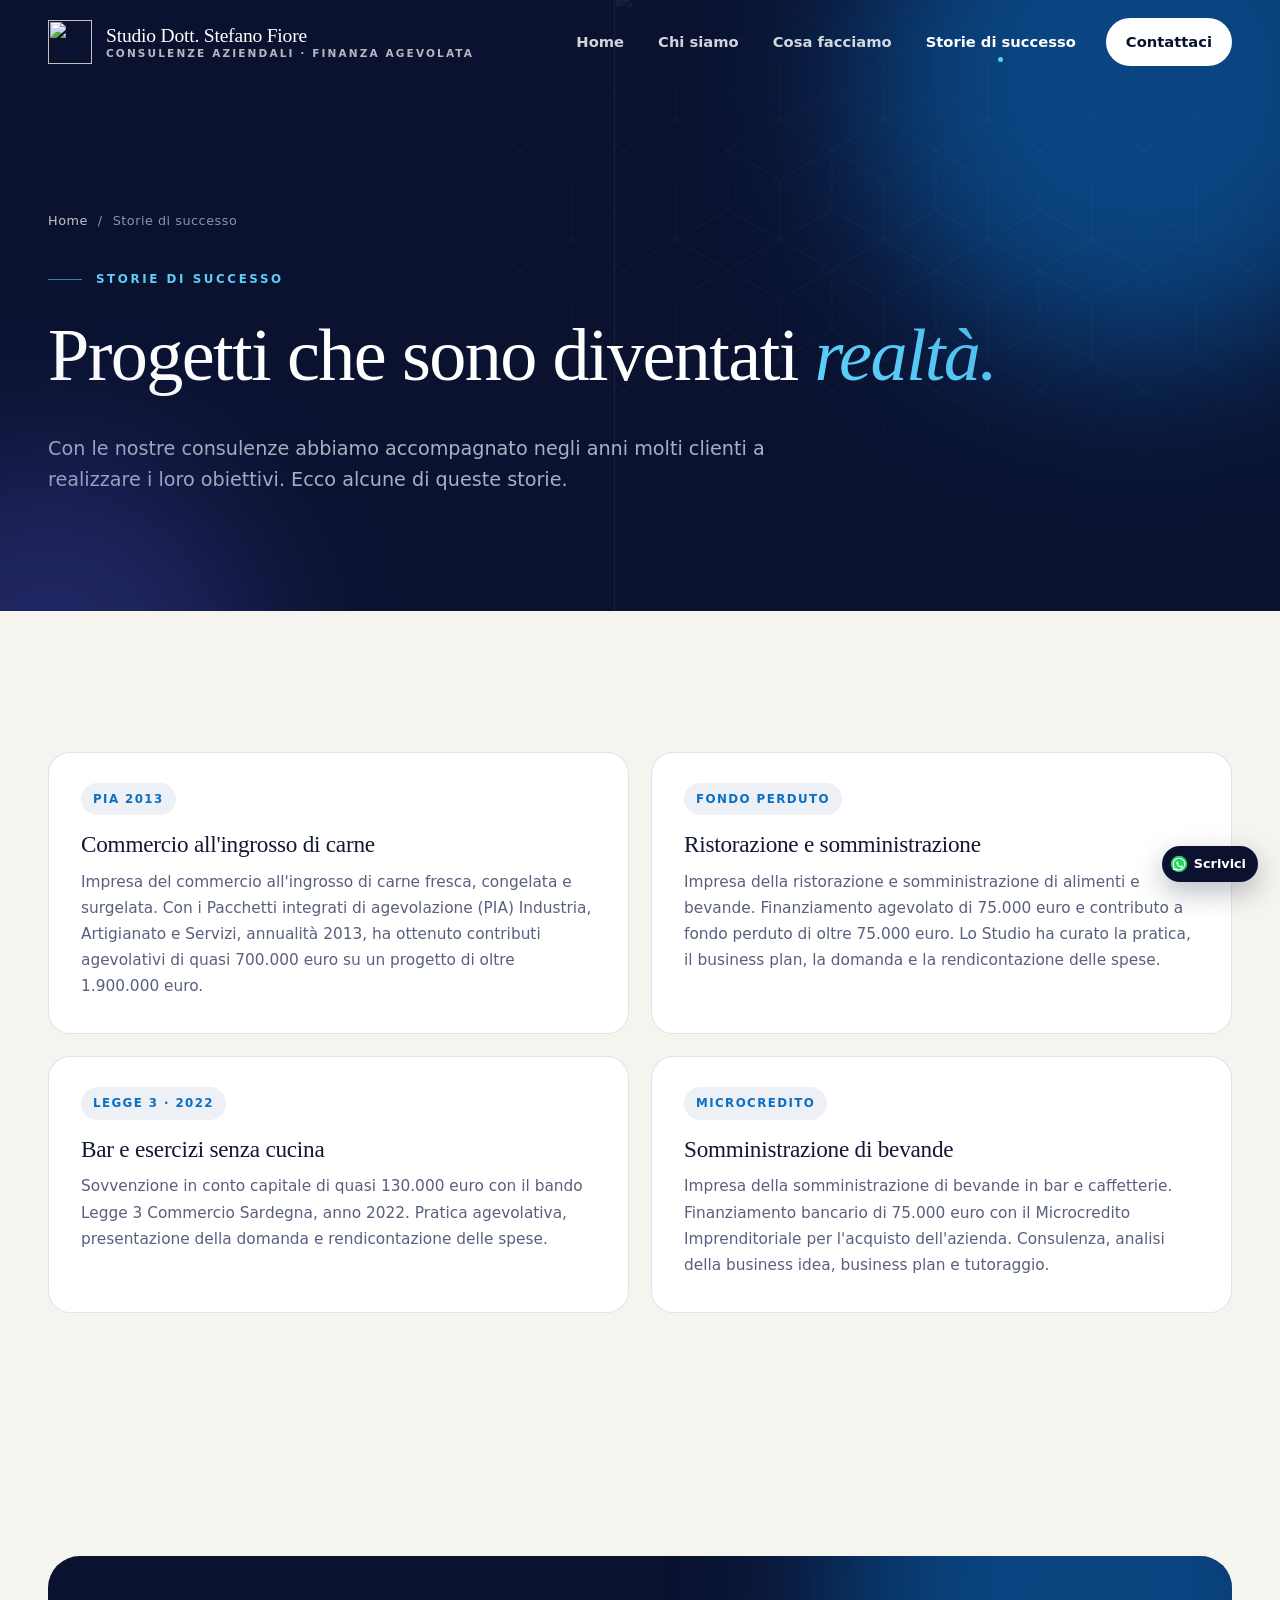
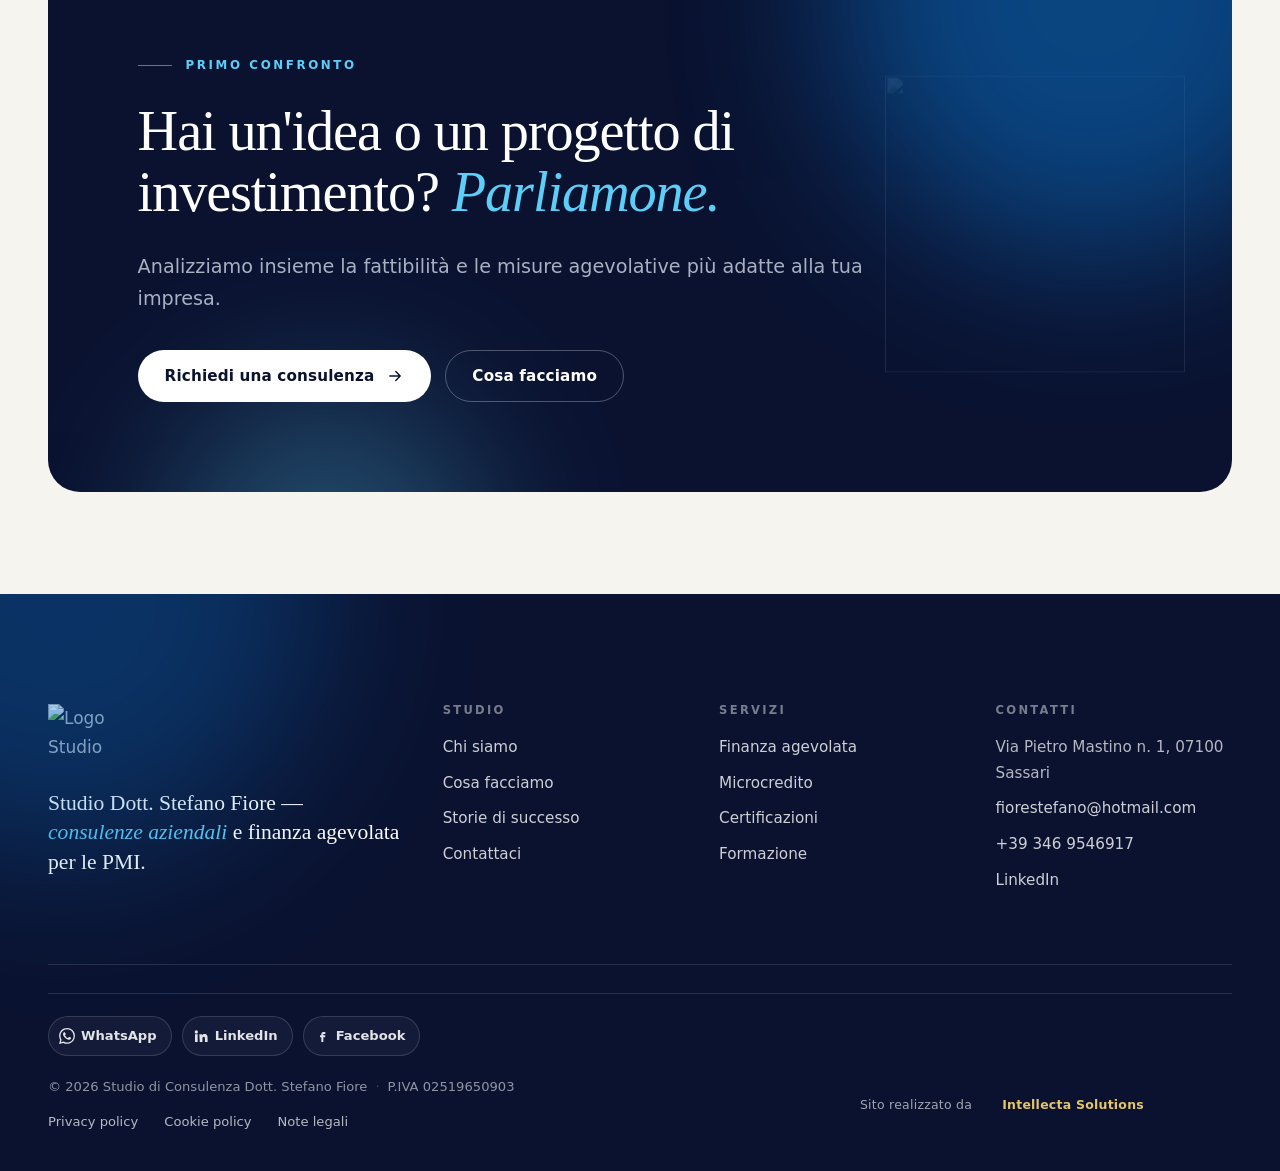
==== commit 00aa6428: "Rimuove loghi e slot immagine dalle storie di successo" ====
--- a/storie-di-successo.html
+++ b/storie-di-successo.html
@@ -60,15 +60,8 @@
 
   <section class="section">
     <div class="container">
-      <!--
-        SCHEDA STORIA — per pubblicare un caso reale:
-        1. metti il logo o una foto in assets/img/storie/ e sostituisci lo <span class="story-logo-slot"> con <img src="..." alt="Logo ...">
-        2. scrivi tipo di finanziamento, nome dell'impresa e breve descrizione dell'investimento
-        3. togli la classe "story--pending"
-      -->
       <div class="stories">
         <article class="story reveal">
-          <div class="story-media"><span class="story-logo-slot">Carni</span></div>
           <div class="story-body">
             <span class="story-tag">PIA 2013</span>
             <h3>Commercio all'ingrosso di carne</h3>
@@ -76,7 +69,6 @@
           </div>
         </article>
         <article class="story reveal" data-delay="1">
-          <div class="story-media"><span class="story-logo-slot">Ristorazione</span></div>
           <div class="story-body">
             <span class="story-tag">Fondo perduto</span>
             <h3>Ristorazione e somministrazione</h3>
@@ -84,7 +76,6 @@
           </div>
         </article>
         <article class="story reveal">
-          <div class="story-media"><span class="story-logo-slot">Bar</span></div>
           <div class="story-body">
             <span class="story-tag">Legge 3 · 2022</span>
             <h3>Bar e esercizi senza cucina</h3>
@@ -92,7 +83,6 @@
           </div>
         </article>
         <article class="story reveal" data-delay="1">
-          <div class="story-media"><span class="story-logo-slot">Microcredito</span></div>
           <div class="story-body">
             <span class="story-tag">Microcredito</span>
             <h3>Somministrazione di bevande</h3>
@@ -103,7 +93,6 @@
     </div>
   </section>
 
-  <!-- CTA -->
   <section class="section section--tight">
     <div class="container">
       <div class="cta-band on-dark reveal">
@@ -122,7 +111,6 @@
       </div>
     </div>
   </section>
-
 
 </main>
 
@@ -194,7 +182,6 @@
   </div>
 </footer>
 
-
 <a class="wa-float" href="https://wa.me/393469546917" target="_blank" rel="noopener">
   <svg viewBox="0 0 24 24" aria-hidden="true">
   <circle cx="12" cy="12" r="11" fill="#25D366"/>
